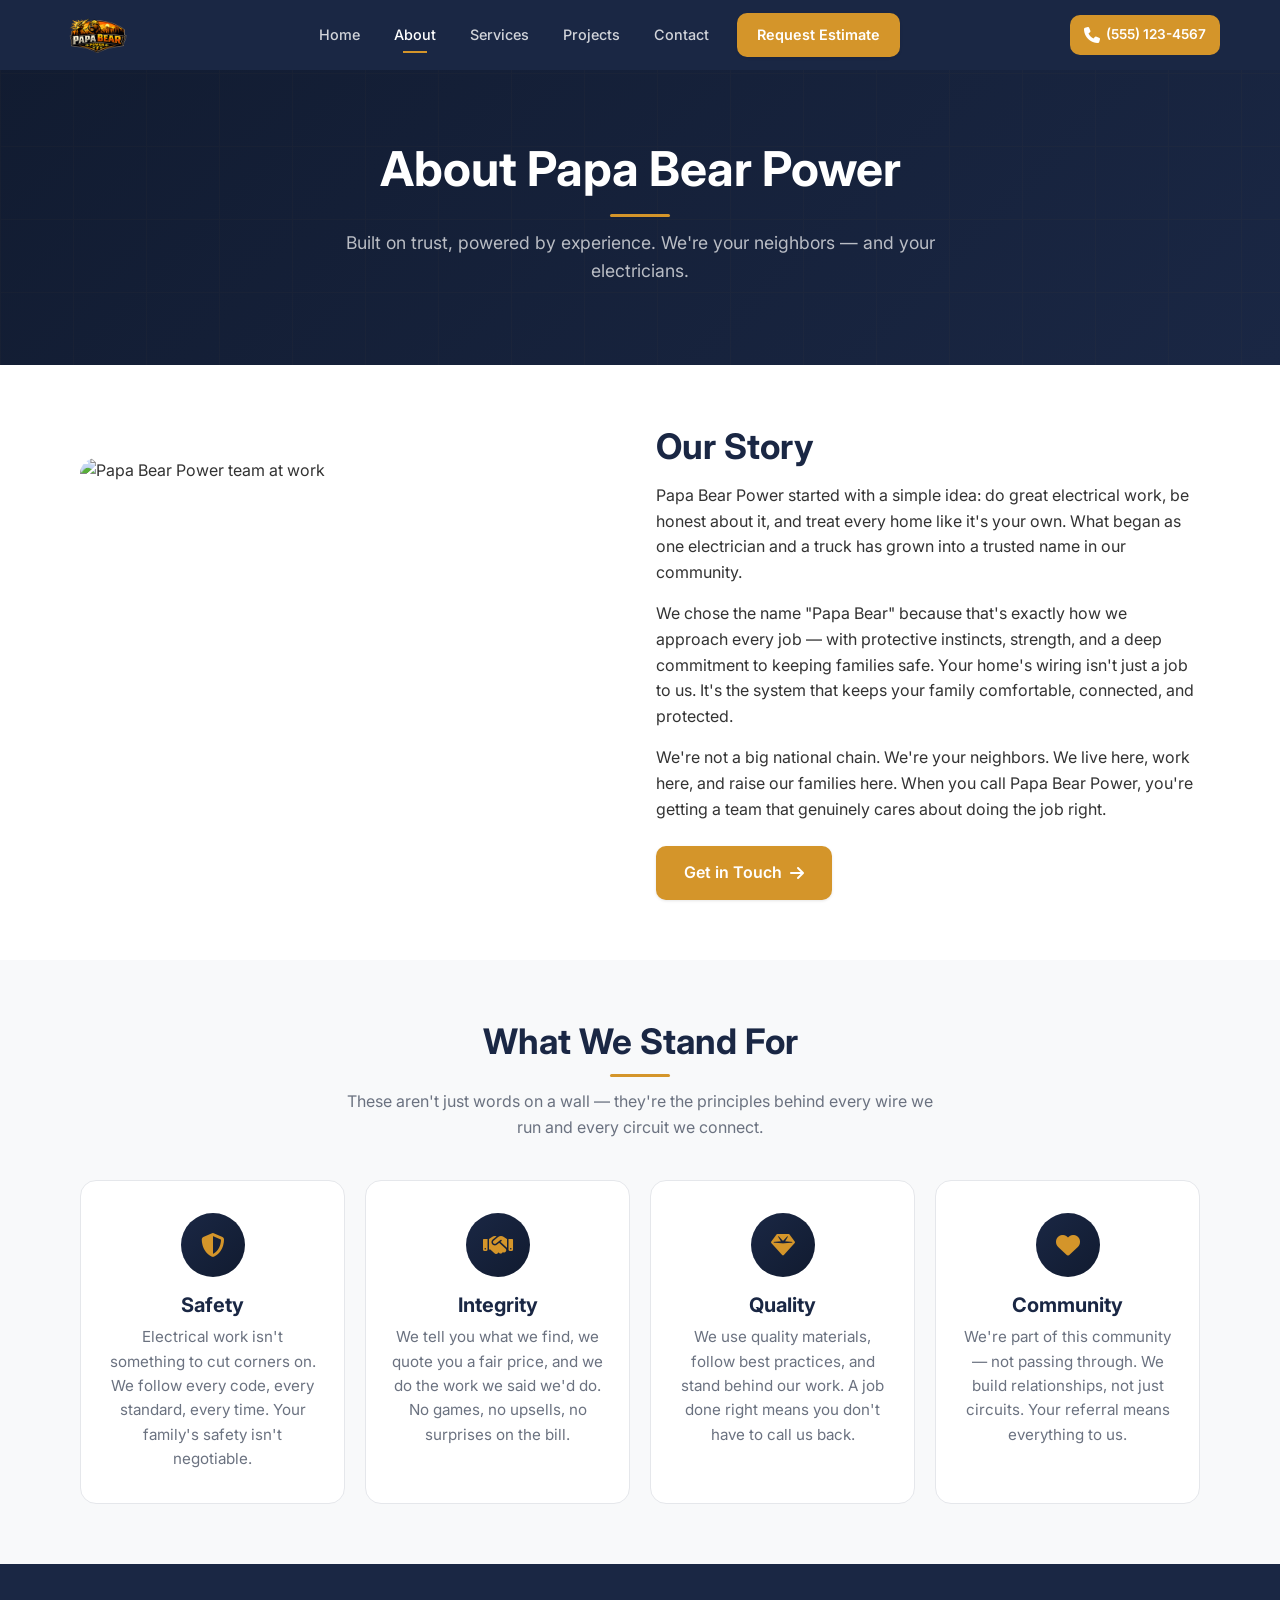
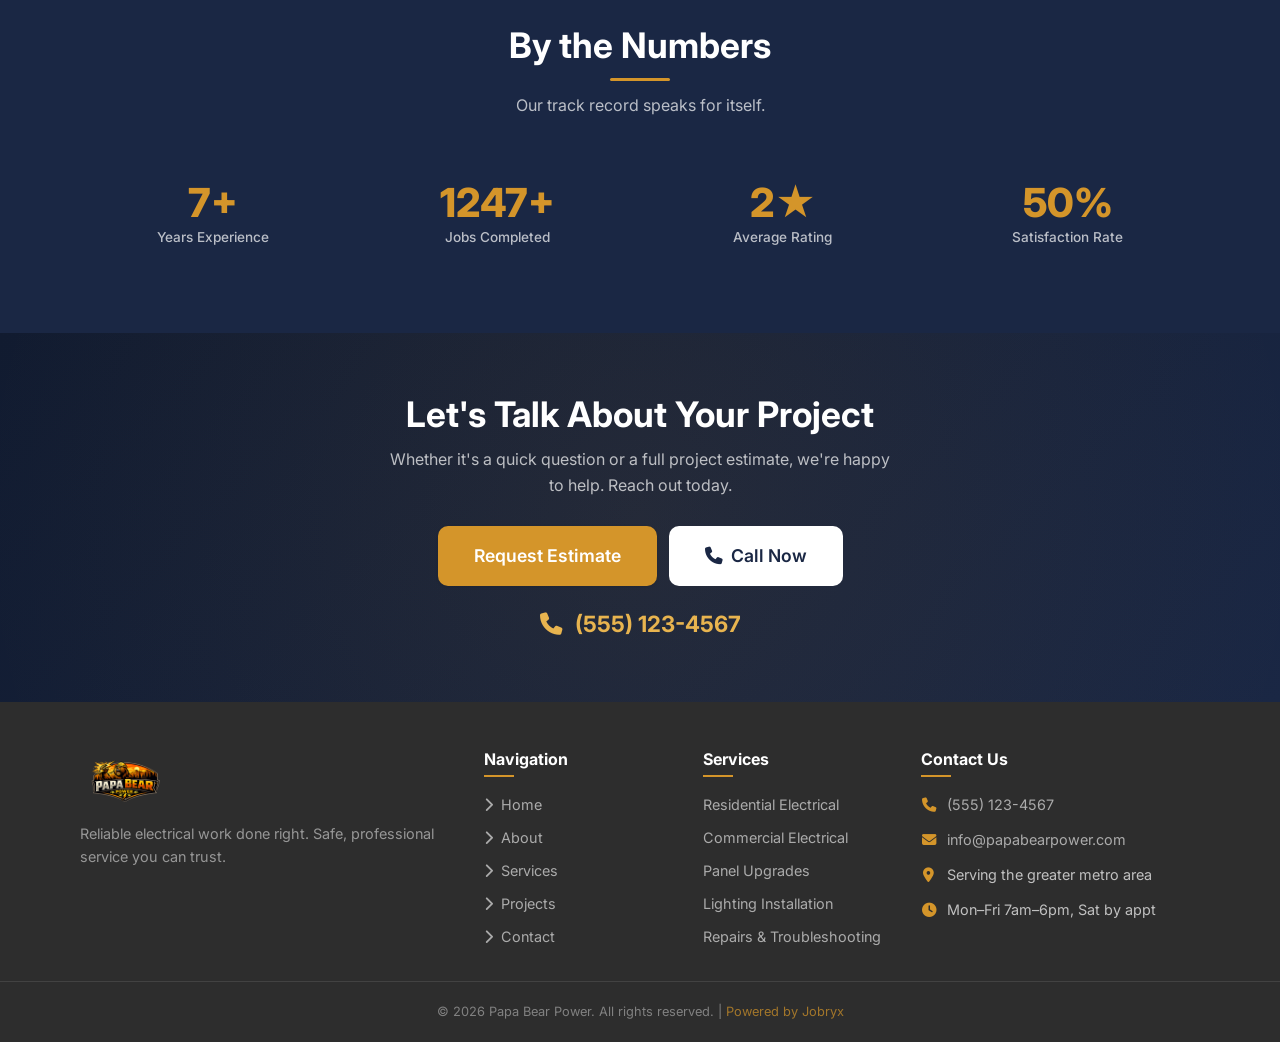
==== about.html @ c514dc02 "init" ====
<!DOCTYPE html>
<html lang="en">
<head>
  <meta charset="UTF-8">
  <meta name="viewport" content="width=device-width, initial-scale=1.0">
  <title>About Us — Papa Bear Power</title>
  <meta name="description" content="Learn about Papa Bear Power — a locally owned electrical services company built on trust, safety, and quality workmanship.">
  <link rel="icon" href="logo.png" type="image/png">
  <link rel="preconnect" href="https://fonts.googleapis.com">
  <link rel="preconnect" href="https://fonts.gstatic.com" crossorigin>
  <link href="https://fonts.googleapis.com/css2?family=Inter:wght@400;500;600;700;800&display=swap" rel="stylesheet">
  <link rel="stylesheet" href="https://cdnjs.cloudflare.com/ajax/libs/font-awesome/6.5.1/css/all.min.css">
  <link rel="stylesheet" href="css/styles.css">
</head>
<body>

  <!-- ===== HEADER ===== -->
  <header class="header">
    <div class="header__inner">
      <a href="index.html" class="header__logo">
        <img src="logo.png" alt="Papa Bear Power" width="160" height="80">
      </a>
      <nav class="nav-desktop">
        <a href="index.html" class="nav-desktop__link">Home</a>
        <a href="about.html" class="nav-desktop__link nav-desktop__link--active">About</a>
        <a href="services.html" class="nav-desktop__link">Services</a>
        <a href="projects.html" class="nav-desktop__link">Projects</a>
        <a href="contact.html" class="nav-desktop__link">Contact</a>
        <a href="contact.html" class="btn btn--primary btn--sm nav-desktop__cta">Request Estimate</a>
      </nav>
      <div class="header__actions">
        <a href="tel:+15551234567" class="header__call-btn">
          <i class="fas fa-phone"></i>
          <span>(555) 123-4567</span>
        </a>
        <button class="hamburger" aria-label="Toggle navigation">
          <span class="hamburger__line"></span>
          <span class="hamburger__line"></span>
          <span class="hamburger__line"></span>
        </button>
      </div>
    </div>
  </header>

  <nav class="nav-overlay">
    <div class="nav-overlay__links">
      <a href="index.html" class="nav-overlay__link">Home</a>
      <a href="about.html" class="nav-overlay__link">About</a>
      <a href="services.html" class="nav-overlay__link">Services</a>
      <a href="projects.html" class="nav-overlay__link">Projects</a>
      <a href="contact.html" class="nav-overlay__link">Contact</a>
    </div>
    <a href="contact.html" class="btn btn--primary nav-overlay__cta">Request Estimate</a>
  </nav>

  <!-- ===== PAGE HERO ===== -->
  <section class="page-hero">
    <div class="page-hero__content">
      <h1>About Papa Bear Power</h1>
      <p>Built on trust, powered by experience. We're your neighbors — and your electricians.</p>
    </div>
  </section>

  <!-- ===== OUR STORY ===== -->
  <section class="section">
    <div class="container">
      <div class="story-section">
        <div class="story-section__image animate-on-scroll animate-fade-left">
          <img src="https://picsum.photos/seed/electrician-work/800/600" alt="Papa Bear Power team at work" loading="lazy">
        </div>
        <div class="animate-on-scroll animate-fade-right">
          <h2>Our Story</h2>
          <p style="margin-top: 16px;">Papa Bear Power started with a simple idea: do great electrical work, be honest about it, and treat every home like it's your own. What began as one electrician and a truck has grown into a trusted name in our community.</p>
          <p>We chose the name "Papa Bear" because that's exactly how we approach every job — with protective instincts, strength, and a deep commitment to keeping families safe. Your home's wiring isn't just a job to us. It's the system that keeps your family comfortable, connected, and protected.</p>
          <p>We're not a big national chain. We're your neighbors. We live here, work here, and raise our families here. When you call Papa Bear Power, you're getting a team that genuinely cares about doing the job right.</p>
          <a href="contact.html" class="btn btn--primary" style="margin-top: 8px;">Get in Touch <i class="fas fa-arrow-right"></i></a>
        </div>
      </div>
    </div>
  </section>

  <!-- ===== OUR VALUES ===== -->
  <section class="section section--gray">
    <div class="container">
      <div class="section-header animate-on-scroll animate-fade-up">
        <h2>What We Stand For</h2>
        <p>These aren't just words on a wall — they're the principles behind every wire we run and every circuit we connect.</p>
      </div>
      <div class="values-grid stagger-children">
        <div class="value-card animate-on-scroll animate-fade-up">
          <div class="value-card__icon"><i class="fas fa-shield-halved"></i></div>
          <h3 class="value-card__title">Safety</h3>
          <p class="value-card__text">Electrical work isn't something to cut corners on. We follow every code, every standard, every time. Your family's safety isn't negotiable.</p>
        </div>
        <div class="value-card animate-on-scroll animate-fade-up">
          <div class="value-card__icon"><i class="fas fa-handshake"></i></div>
          <h3 class="value-card__title">Integrity</h3>
          <p class="value-card__text">We tell you what we find, we quote you a fair price, and we do the work we said we'd do. No games, no upsells, no surprises on the bill.</p>
        </div>
        <div class="value-card animate-on-scroll animate-fade-up">
          <div class="value-card__icon"><i class="fas fa-gem"></i></div>
          <h3 class="value-card__title">Quality</h3>
          <p class="value-card__text">We use quality materials, follow best practices, and stand behind our work. A job done right means you don't have to call us back.</p>
        </div>
        <div class="value-card animate-on-scroll animate-fade-up">
          <div class="value-card__icon"><i class="fas fa-heart"></i></div>
          <h3 class="value-card__title">Community</h3>
          <p class="value-card__text">We're part of this community — not passing through. We build relationships, not just circuits. Your referral means everything to us.</p>
        </div>
      </div>
    </div>
  </section>

  <!-- ===== EXPERIENCE / STATS ===== -->
  <section class="section section--dark">
    <div class="container">
      <div class="section-header animate-on-scroll animate-fade-up">
        <h2>By the Numbers</h2>
        <p>Our track record speaks for itself.</p>
      </div>
      <div class="stats-row animate-on-scroll animate-fade-up">
        <div class="stat-item">
          <div class="stat-item__number" data-count="15" data-suffix="+">0</div>
          <div class="stat-item__label">Years Experience</div>
        </div>
        <div class="stat-item">
          <div class="stat-item__number" data-count="2500" data-suffix="+">0</div>
          <div class="stat-item__label">Jobs Completed</div>
        </div>
        <div class="stat-item">
          <div class="stat-item__number" data-count="5" data-suffix="★">0</div>
          <div class="stat-item__label">Average Rating</div>
        </div>
        <div class="stat-item">
          <div class="stat-item__number" data-count="100" data-suffix="%">0</div>
          <div class="stat-item__label">Satisfaction Rate</div>
        </div>
      </div>
    </div>
  </section>

  <!-- ===== CTA SECTION ===== -->
  <section class="cta-section">
    <div class="cta-section__content">
      <h2 class="animate-on-scroll animate-fade-up">Let's Talk About Your Project</h2>
      <p class="animate-on-scroll animate-fade-up">Whether it's a quick question or a full project estimate, we're happy to help. Reach out today.</p>
      <div class="cta-section__buttons animate-on-scroll animate-fade-up">
        <a href="contact.html" class="btn btn--primary btn--lg btn--pulse">Request Estimate</a>
        <a href="tel:+15551234567" class="btn btn--white btn--lg"><i class="fas fa-phone"></i> Call Now</a>
      </div>
      <div class="cta-section__phone animate-on-scroll animate-fade-up">
        <a href="tel:+15551234567"><i class="fas fa-phone"></i> (555) 123-4567</a>
      </div>
    </div>
  </section>

  <!-- ===== FOOTER ===== -->
  <footer class="footer">
    <div class="container">
      <div class="footer__grid">
        <div class="footer__brand">
          <img src="logo.png" alt="Papa Bear Power" class="footer__logo" width="160" height="80">
          <p class="footer__tagline">Reliable electrical work done right. Safe, professional service you can trust.</p>
        </div>
        <div>
          <h4 class="footer__heading">Navigation</h4>
          <div class="footer__links">
            <a href="index.html" class="footer__link"><i class="fas fa-chevron-right"></i> Home</a>
            <a href="about.html" class="footer__link"><i class="fas fa-chevron-right"></i> About</a>
            <a href="services.html" class="footer__link"><i class="fas fa-chevron-right"></i> Services</a>
            <a href="projects.html" class="footer__link"><i class="fas fa-chevron-right"></i> Projects</a>
            <a href="contact.html" class="footer__link"><i class="fas fa-chevron-right"></i> Contact</a>
          </div>
        </div>
        <div>
          <h4 class="footer__heading">Services</h4>
          <div class="footer__links">
            <a href="services.html" class="footer__link">Residential Electrical</a>
            <a href="services.html" class="footer__link">Commercial Electrical</a>
            <a href="services.html" class="footer__link">Panel Upgrades</a>
            <a href="services.html" class="footer__link">Lighting Installation</a>
            <a href="services.html" class="footer__link">Repairs &amp; Troubleshooting</a>
          </div>
        </div>
        <div>
          <h4 class="footer__heading">Contact Us</h4>
          <div class="footer__contact-item">
            <i class="fas fa-phone"></i>
            <a href="tel:+15551234567">(555) 123-4567</a>
          </div>
          <div class="footer__contact-item">
            <i class="fas fa-envelope"></i>
            <a href="mailto:info@papabearpower.com">info@papabearpower.com</a>
          </div>
          <div class="footer__contact-item">
            <i class="fas fa-map-marker-alt"></i>
            <span>Serving the greater metro area</span>
          </div>
          <div class="footer__contact-item">
            <i class="fas fa-clock"></i>
            <span>Mon–Fri 7am–6pm, Sat by appt</span>
          </div>
        </div>
      </div>
    </div>
    <div class="footer__bottom">
      <div class="container">
        &copy; 2026 Papa Bear Power. All rights reserved. | <a href="#">Powered by Jobryx</a>
      </div>
    </div>
  </footer>

  <!-- ===== MOBILE CTA BAR ===== -->
  <div class="mobile-cta-bar">
    <a href="tel:+15551234567" class="mobile-cta-bar__btn">
      <i class="fas fa-phone"></i> Call Now
    </a>
    <a href="contact.html" class="mobile-cta-bar__btn">
      <i class="fas fa-file-lines"></i> Request Estimate
    </a>
  </div>

  <script src="js/main.js"></script>
</body>
</html>
---- css/styles.css ----
/* ============================================
   PAPA BEAR POWER — Main Stylesheet
   Mobile-first responsive design
   ============================================ */

/* --- CSS Custom Properties --- */
:root {
  --color-navy: #1a2744;
  --color-navy-dark: #111b30;
  --color-charcoal: #2d2d2d;
  --color-gold: #d4952a;
  --color-gold-light: #e8b44f;
  --color-gold-dark: #b87d1e;
  --color-electric-blue: #3b82f6;
  --color-light-bg: #f8f9fa;
  --color-white: #ffffff;
  --color-text: #333333;
  --color-text-light: #6b7280;
  --color-border: #e5e7eb;

  --font-heading: 'Inter', 'Segoe UI', system-ui, -apple-system, sans-serif;
  --font-body: 'Inter', 'Segoe UI', system-ui, -apple-system, sans-serif;

  --shadow-sm: 0 1px 3px rgba(0,0,0,0.1);
  --shadow-md: 0 4px 12px rgba(0,0,0,0.12);
  --shadow-lg: 0 8px 30px rgba(0,0,0,0.15);
  --shadow-glow: 0 0 20px rgba(212,149,42,0.4);

  --radius-sm: 6px;
  --radius-md: 10px;
  --radius-lg: 16px;
  --radius-xl: 24px;

  --transition-fast: 0.2s ease;
  --transition-base: 0.3s ease;
  --transition-slow: 0.5s ease;
  --transition-spring: 0.4s cubic-bezier(0.34, 1.56, 0.64, 1);
}

/* --- Reset & Base --- */
*,
*::before,
*::after {
  box-sizing: border-box;
  margin: 0;
  padding: 0;
}

html {
  scroll-behavior: smooth;
  -webkit-text-size-adjust: 100%;
}

body {
  font-family: var(--font-body);
  font-size: 16px;
  line-height: 1.6;
  color: var(--color-text);
  background: var(--color-white);
  overflow-x: hidden;
  -webkit-font-smoothing: antialiased;
}

img {
  max-width: 100%;
  height: auto;
  display: block;
}

a {
  color: var(--color-gold);
  text-decoration: none;
  transition: color var(--transition-fast);
}

a:hover {
  color: var(--color-gold-light);
}

h1, h2, h3, h4, h5, h6 {
  font-family: var(--font-heading);
  font-weight: 700;
  line-height: 1.2;
  color: var(--color-navy);
}

h1 { font-size: 2rem; }
h2 { font-size: 1.6rem; }
h3 { font-size: 1.25rem; }
h4 { font-size: 1.1rem; }

p { margin-bottom: 1rem; }

ul, ol { list-style: none; }

/* --- Utility Classes --- */
.container {
  width: 100%;
  max-width: 1200px;
  margin: 0 auto;
  padding: 0 20px;
}

.section {
  padding: 60px 0;
}

.section--dark {
  background: var(--color-navy);
  color: var(--color-white);
}

.section--dark h2,
.section--dark h3,
.section--dark h4 {
  color: var(--color-white);
}

.section--gray {
  background: var(--color-light-bg);
}

.section-header {
  text-align: center;
  margin-bottom: 40px;
}

.section-header h2 {
  margin-bottom: 12px;
  position: relative;
  display: inline-block;
}

.section-header h2::after {
  content: '';
  display: block;
  width: 60px;
  height: 3px;
  background: var(--color-gold);
  margin: 12px auto 0;
  border-radius: 2px;
}

.section-header p {
  color: var(--color-text-light);
  max-width: 600px;
  margin: 0 auto;
}

.section--dark .section-header p {
  color: rgba(255,255,255,0.7);
}

.text-center { text-align: center; }
.text-gold { color: var(--color-gold); }
.text-white { color: var(--color-white); }

/* --- Buttons --- */
.btn {
  display: inline-flex;
  align-items: center;
  justify-content: center;
  gap: 8px;
  padding: 14px 28px;
  font-size: 1rem;
  font-weight: 600;
  border: none;
  border-radius: var(--radius-md);
  cursor: pointer;
  transition: all var(--transition-base);
  text-decoration: none;
  min-height: 48px;
  position: relative;
  overflow: hidden;
}

.btn::before {
  content: '';
  position: absolute;
  top: 50%;
  left: 50%;
  width: 0;
  height: 0;
  background: rgba(255,255,255,0.15);
  border-radius: 50%;
  transform: translate(-50%, -50%);
  transition: width 0.6s, height 0.6s;
}

.btn:hover::before {
  width: 300px;
  height: 300px;
}

.btn--primary {
  background: var(--color-gold);
  color: var(--color-white);
  box-shadow: var(--shadow-sm);
}

.btn--primary:hover {
  background: var(--color-gold-dark);
  color: var(--color-white);
  box-shadow: var(--shadow-glow);
  transform: translateY(-2px);
}

.btn--outline {
  background: transparent;
  color: var(--color-gold);
  border: 2px solid var(--color-gold);
}

.btn--outline:hover {
  background: var(--color-gold);
  color: var(--color-white);
  transform: translateY(-2px);
}

.btn--dark {
  background: var(--color-navy);
  color: var(--color-white);
}

.btn--dark:hover {
  background: var(--color-navy-dark);
  color: var(--color-white);
  transform: translateY(-2px);
}

.btn--white {
  background: var(--color-white);
  color: var(--color-navy);
}

.btn--white:hover {
  background: var(--color-light-bg);
  color: var(--color-navy);
  transform: translateY(-2px);
}

.btn--sm {
  padding: 10px 20px;
  font-size: 0.9rem;
  min-height: 40px;
}

.btn--lg {
  padding: 16px 36px;
  font-size: 1.1rem;
}

/* Electric pulse animation for primary CTAs */
@keyframes electricPulse {
  0%, 100% { box-shadow: 0 0 5px rgba(212,149,42,0.3); }
  50% { box-shadow: 0 0 25px rgba(212,149,42,0.6), 0 0 50px rgba(212,149,42,0.2); }
}

.btn--pulse {
  animation: electricPulse 2s ease-in-out infinite;
}

.btn--pulse:hover {
  animation: none;
  box-shadow: var(--shadow-glow);
}

/* --- Header / Navigation --- */
.header {
  position: fixed;
  top: 0;
  left: 0;
  right: 0;
  z-index: 1000;
  background: var(--color-navy);
  transition: all var(--transition-base);
  padding: 0;
}

.header--scrolled {
  box-shadow: 0 2px 20px rgba(0,0,0,0.3);
}

.header--hidden {
  transform: translateY(-100%);
}

.header__inner {
  display: flex;
  align-items: center;
  justify-content: space-between;
  padding: 10px 20px;
  max-width: 1200px;
  margin: 0 auto;
}

.header__logo {
  display: flex;
  align-items: center;
  z-index: 1001;
}

.header__logo img {
  height: 50px;
  width: auto;
}

.header__actions {
  display: flex;
  align-items: center;
  gap: 10px;
  z-index: 1001;
}

.header__call-btn {
  display: inline-flex;
  align-items: center;
  gap: 6px;
  background: var(--color-gold);
  color: var(--color-white);
  padding: 8px 14px;
  border-radius: var(--radius-md);
  font-weight: 600;
  font-size: 0.85rem;
  min-height: 40px;
  text-decoration: none;
  transition: all var(--transition-fast);
}

.header__call-btn:hover {
  background: var(--color-gold-dark);
  color: var(--color-white);
}

.header__call-btn i {
  font-size: 1rem;
}

.header__call-btn span {
  display: none;
}

/* Hamburger */
.hamburger {
  display: flex;
  flex-direction: column;
  gap: 5px;
  background: none;
  border: none;
  cursor: pointer;
  padding: 8px;
  z-index: 1001;
  min-height: 48px;
  min-width: 48px;
  align-items: center;
  justify-content: center;
}

.hamburger__line {
  width: 24px;
  height: 2px;
  background: var(--color-white);
  transition: all var(--transition-base);
  border-radius: 2px;
}

.hamburger--active .hamburger__line:nth-child(1) {
  transform: rotate(45deg) translate(5px, 5px);
}

.hamburger--active .hamburger__line:nth-child(2) {
  opacity: 0;
  transform: scaleX(0);
}

.hamburger--active .hamburger__line:nth-child(3) {
  transform: rotate(-45deg) translate(5px, -5px);
}

/* Mobile Navigation Overlay */
.nav-overlay {
  position: fixed;
  top: 0;
  left: 0;
  right: 0;
  bottom: 0;
  background: var(--color-navy-dark);
  z-index: 999;
  display: flex;
  flex-direction: column;
  align-items: center;
  justify-content: center;
  opacity: 0;
  visibility: hidden;
  transition: all var(--transition-base);
}

.nav-overlay--active {
  opacity: 1;
  visibility: visible;
}

.nav-overlay__links {
  display: flex;
  flex-direction: column;
  align-items: center;
  gap: 8px;
}

.nav-overlay__link {
  color: var(--color-white);
  font-size: 1.5rem;
  font-weight: 600;
  padding: 12px 24px;
  transition: all var(--transition-base);
  position: relative;
  overflow: hidden;
  opacity: 0;
  transform: translateY(20px);
}

.nav-overlay--active .nav-overlay__link {
  opacity: 1;
  transform: translateY(0);
}

.nav-overlay--active .nav-overlay__link:nth-child(1) { transition-delay: 0.1s; }
.nav-overlay--active .nav-overlay__link:nth-child(2) { transition-delay: 0.15s; }
.nav-overlay--active .nav-overlay__link:nth-child(3) { transition-delay: 0.2s; }
.nav-overlay--active .nav-overlay__link:nth-child(4) { transition-delay: 0.25s; }
.nav-overlay--active .nav-overlay__link:nth-child(5) { transition-delay: 0.3s; }
.nav-overlay--active .nav-overlay__link:nth-child(6) { transition-delay: 0.35s; }

.nav-overlay__link:hover,
.nav-overlay__link--active {
  color: var(--color-gold);
}

.nav-overlay__link::after {
  content: '';
  position: absolute;
  bottom: 8px;
  left: 50%;
  width: 0;
  height: 2px;
  background: var(--color-gold);
  transition: all var(--transition-base);
  transform: translateX(-50%);
}

.nav-overlay__link:hover::after,
.nav-overlay__link--active::after {
  width: 40px;
}

.nav-overlay__cta {
  margin-top: 24px;
  opacity: 0;
  transform: translateY(20px);
}

.nav-overlay--active .nav-overlay__cta {
  opacity: 1;
  transform: translateY(0);
  transition-delay: 0.4s;
}

/* Desktop nav */
.nav-desktop {
  display: none;
}

/* --- Hero Section --- */
.hero {
  position: relative;
  min-height: 100svh;
  display: flex;
  align-items: center;
  justify-content: center;
  text-align: center;
  padding: 20px 20px 80px;
  background: linear-gradient(135deg, var(--color-navy-dark) 0%, var(--color-navy) 50%, #1e3a5f 100%);
  overflow: hidden;
}

.hero::before {
  content: '';
  position: absolute;
  top: 0;
  left: 0;
  right: 0;
  bottom: 0;
  background: url('data:image/svg+xml,<svg xmlns="http://www.w3.org/2000/svg" viewBox="0 0 100 100"><defs><pattern id="grid" width="20" height="20" patternUnits="userSpaceOnUse"><path d="M 20 0 L 0 0 0 20" fill="none" stroke="rgba(212,149,42,0.05)" stroke-width="0.5"/></pattern></defs><rect width="100" height="100" fill="url(%23grid)"/></svg>');
  opacity: 0.5;
}

/* Electric arc animation */
@keyframes electricArc {
  0%, 100% { opacity: 0; }
  5% { opacity: 1; }
  10% { opacity: 0; }
  15% { opacity: 0.8; }
  20% { opacity: 0; }
}

.hero__particles {
  position: absolute;
  top: 0;
  left: 0;
  right: 0;
  bottom: 0;
  overflow: hidden;
  pointer-events: none;
}

.hero__particle {
  position: absolute;
  width: 2px;
  height: 2px;
  background: var(--color-gold);
  border-radius: 50%;
  box-shadow: 0 0 6px var(--color-gold), 0 0 12px var(--color-gold-light);
}

@keyframes float-1 {
  0%, 100% { transform: translate(0, 0) scale(1); opacity: 0; }
  10% { opacity: 1; }
  90% { opacity: 1; }
  100% { transform: translate(100px, -200px) scale(0); opacity: 0; }
}

@keyframes float-2 {
  0%, 100% { transform: translate(0, 0) scale(1); opacity: 0; }
  10% { opacity: 0.8; }
  90% { opacity: 0.8; }
  100% { transform: translate(-80px, -250px) scale(0); opacity: 0; }
}

@keyframes float-3 {
  0%, 100% { transform: translate(0, 0) scale(1); opacity: 0; }
  10% { opacity: 0.6; }
  90% { opacity: 0.6; }
  100% { transform: translate(60px, -180px) scale(0); opacity: 0; }
}

.hero__particle:nth-child(1) { left: 10%; bottom: 20%; animation: float-1 4s ease-in-out infinite; }
.hero__particle:nth-child(2) { left: 25%; bottom: 10%; animation: float-2 5s ease-in-out infinite 0.5s; }
.hero__particle:nth-child(3) { left: 50%; bottom: 15%; animation: float-3 3.5s ease-in-out infinite 1s; }
.hero__particle:nth-child(4) { left: 70%; bottom: 25%; animation: float-1 4.5s ease-in-out infinite 1.5s; }
.hero__particle:nth-child(5) { left: 85%; bottom: 5%; animation: float-2 3s ease-in-out infinite 2s; }
.hero__particle:nth-child(6) { left: 40%; bottom: 30%; animation: float-3 5.5s ease-in-out infinite 0.8s; }
.hero__particle:nth-child(7) { right: 15%; bottom: 20%; animation: float-1 3.8s ease-in-out infinite 2.2s; }
.hero__particle:nth-child(8) { left: 60%; bottom: 8%; animation: float-2 4.2s ease-in-out infinite 1.2s; }

.hero__content {
  position: relative;
  z-index: 2;
  max-width: 700px;
  display: flex;
  flex-direction: column;
  align-items: center;
}

.hero__logo-wrap {
  position: relative;
  width: 90vw;
  max-width: 500px;
  aspect-ratio: 1;
  margin-bottom: -100px;
  z-index: 0;
  animation: fadeInDown 0.8s ease-out;
}

.hero__logo {
  width: 100%;
  height: 100%;
  object-fit: contain;
  filter: drop-shadow(0 0 40px rgba(212, 149, 42, 0.5)) drop-shadow(0 0 80px rgba(212, 149, 42, 0.2));
}

.hero__title {
  position: relative;
  z-index: 1;
  color: var(--color-white);
  font-size: 2rem;
  margin-bottom: 16px;
  animation: fadeInUp 0.8s ease-out 0.2s both;
}

.hero__title span {
  color: var(--color-gold);
  position: relative;
}

@keyframes sparkle {
  0%, 100% { text-shadow: none; }
  50% { text-shadow: 0 0 10px var(--color-gold), 0 0 20px var(--color-gold-light); }
}

.hero__title span {
  animation: sparkle 3s ease-in-out infinite;
}

.hero__subtitle {
  color: rgba(255,255,255,0.8);
  font-size: 1.1rem;
  margin-bottom: 32px;
  animation: fadeInUp 0.8s ease-out 0.4s both;
}

.hero__buttons {
  display: flex;
  flex-direction: column;
  gap: 12px;
  align-items: center;
  justify-content: center;
  width: 100%;
  animation: fadeInUp 0.8s ease-out 0.6s both;
}

.hero__phone {
  color: var(--color-gold-light);
  font-size: 1.3rem;
  font-weight: 700;
  margin-top: 20px;
  animation: fadeInUp 0.8s ease-out 0.8s both;
}

.hero__phone a {
  color: var(--color-gold-light);
}

.hero__phone a:hover {
  color: var(--color-gold);
}

.hero__phone i {
  margin-right: 8px;
}

/* Scroll indicator */
@keyframes bounceDown {
  0%, 100% { transform: translateY(0); }
  50% { transform: translateY(8px); }
}

.hero__scroll {
  position: absolute;
  bottom: 24px;
  left: 50%;
  transform: translateX(-50%);
  color: rgba(255,255,255,0.4);
  font-size: 1.5rem;
  animation: bounceDown 2s ease-in-out infinite;
  z-index: 2;
}

/* --- Page Hero (inner pages) --- */
.page-hero {
  background: linear-gradient(135deg, var(--color-navy-dark) 0%, var(--color-navy) 100%);
  padding: 120px 20px 60px;
  text-align: center;
  position: relative;
  overflow: hidden;
}

.page-hero::before {
  content: '';
  position: absolute;
  top: 0;
  left: 0;
  right: 0;
  bottom: 0;
  background: url('data:image/svg+xml,<svg xmlns="http://www.w3.org/2000/svg" viewBox="0 0 100 100"><defs><pattern id="grid" width="20" height="20" patternUnits="userSpaceOnUse"><path d="M 20 0 L 0 0 0 20" fill="none" stroke="rgba(212,149,42,0.05)" stroke-width="0.5"/></pattern></defs><rect width="100" height="100" fill="url(%23grid)"/></svg>');
  opacity: 0.5;
}

.page-hero__content {
  position: relative;
  z-index: 1;
}

.page-hero h1 {
  color: var(--color-white);
  font-size: 2rem;
  margin-bottom: 12px;
}

.page-hero p {
  color: rgba(255,255,255,0.7);
  font-size: 1.1rem;
  max-width: 600px;
  margin: 0 auto;
}

.page-hero h1::after {
  content: '';
  display: block;
  width: 60px;
  height: 3px;
  background: var(--color-gold);
  margin: 16px auto 0;
  border-radius: 2px;
}

/* --- Trust Indicators --- */
.trust-strip {
  padding: 30px 0;
  background: var(--color-light-bg);
  border-top: 3px solid var(--color-gold);
  overflow-x: auto;
  -webkit-overflow-scrolling: touch;
}

.trust-strip__inner {
  display: flex;
  gap: 24px;
  min-width: max-content;
  padding: 0 20px;
  justify-content: flex-start;
}

.trust-item {
  display: flex;
  align-items: center;
  gap: 10px;
  white-space: nowrap;
  padding: 8px 0;
}

.trust-item__icon {
  width: 40px;
  height: 40px;
  background: var(--color-navy);
  border-radius: 50%;
  display: flex;
  align-items: center;
  justify-content: center;
  color: var(--color-gold);
  font-size: 1rem;
  flex-shrink: 0;
}

.trust-item__text {
  font-weight: 600;
  font-size: 0.9rem;
  color: var(--color-navy);
}

.trust-item__text small {
  display: block;
  font-weight: 400;
  font-size: 0.75rem;
  color: var(--color-text-light);
}

/* --- Service Cards --- */
.services-grid {
  display: grid;
  grid-template-columns: 1fr;
  gap: 20px;
}

.service-card {
  background: var(--color-white);
  border-radius: var(--radius-lg);
  padding: 28px 24px;
  border: 1px solid var(--color-border);
  transition: all var(--transition-base);
  position: relative;
  overflow: hidden;
}

.service-card::before {
  content: '';
  position: absolute;
  top: 0;
  left: 0;
  right: 0;
  height: 3px;
  background: linear-gradient(90deg, var(--color-gold), var(--color-gold-light));
  transform: scaleX(0);
  transition: transform var(--transition-base);
  transform-origin: left;
}

.service-card:hover::before,
.service-card:active::before {
  transform: scaleX(1);
}

.service-card:hover,
.service-card:active {
  box-shadow: var(--shadow-md);
  transform: translateY(-4px);
  border-color: var(--color-gold);
}

.service-card__icon {
  width: 56px;
  height: 56px;
  background: linear-gradient(135deg, var(--color-navy), var(--color-navy-dark));
  border-radius: var(--radius-md);
  display: flex;
  align-items: center;
  justify-content: center;
  color: var(--color-gold);
  font-size: 1.4rem;
  margin-bottom: 16px;
  transition: all var(--transition-base);
}

.service-card:hover .service-card__icon {
  background: linear-gradient(135deg, var(--color-gold), var(--color-gold-dark));
  color: var(--color-white);
  transform: scale(1.1);
}

.service-card__title {
  font-size: 1.15rem;
  margin-bottom: 8px;
  color: var(--color-navy);
}

.service-card__text {
  color: var(--color-text-light);
  font-size: 0.95rem;
  margin-bottom: 16px;
  line-height: 1.5;
}

.service-card__link {
  display: inline-flex;
  align-items: center;
  gap: 6px;
  color: var(--color-gold);
  font-weight: 600;
  font-size: 0.9rem;
  transition: all var(--transition-fast);
}

.service-card__link:hover {
  gap: 10px;
  color: var(--color-gold-dark);
}

/* --- Project Gallery --- */
.gallery-grid {
  display: grid;
  grid-template-columns: repeat(2, 1fr);
  gap: 12px;
}

.gallery-item {
  position: relative;
  border-radius: var(--radius-md);
  overflow: hidden;
  cursor: pointer;
  aspect-ratio: 4/3;
}

.gallery-item img {
  width: 100%;
  height: 100%;
  object-fit: cover;
  transition: transform var(--transition-slow);
}

.gallery-item:hover img,
.gallery-item:active img {
  transform: scale(1.08);
}

.gallery-item__overlay {
  position: absolute;
  bottom: 0;
  left: 0;
  right: 0;
  padding: 16px 12px;
  background: linear-gradient(transparent, rgba(0,0,0,0.8));
  color: var(--color-white);
  transform: translateY(100%);
  transition: transform var(--transition-base);
}

.gallery-item:hover .gallery-item__overlay,
.gallery-item:active .gallery-item__overlay {
  transform: translateY(0);
}

.gallery-item__overlay h4 {
  color: var(--color-white);
  font-size: 0.9rem;
  margin-bottom: 2px;
}

.gallery-item__overlay p {
  font-size: 0.75rem;
  color: rgba(255,255,255,0.7);
  margin: 0;
}

/* Always show overlay on mobile (touch) */
@media (hover: none) {
  .gallery-item__overlay {
    transform: translateY(0);
  }
}

/* --- Lightbox --- */
.lightbox {
  position: fixed;
  top: 0;
  left: 0;
  right: 0;
  bottom: 0;
  background: rgba(0,0,0,0.95);
  z-index: 2000;
  display: flex;
  align-items: center;
  justify-content: center;
  opacity: 0;
  visibility: hidden;
  transition: all var(--transition-base);
}

.lightbox--active {
  opacity: 1;
  visibility: visible;
}

.lightbox__content {
  position: relative;
  max-width: 95vw;
  max-height: 85vh;
  transform: scale(0.9);
  transition: transform var(--transition-spring);
}

.lightbox--active .lightbox__content {
  transform: scale(1);
}

.lightbox__img {
  max-width: 100%;
  max-height: 80vh;
  border-radius: var(--radius-md);
  object-fit: contain;
}

.lightbox__caption {
  text-align: center;
  color: var(--color-white);
  padding: 12px 0;
  font-size: 0.95rem;
}

.lightbox__close {
  position: absolute;
  top: -40px;
  right: 0;
  background: none;
  border: none;
  color: var(--color-white);
  font-size: 2rem;
  cursor: pointer;
  padding: 8px;
  min-height: 48px;
  min-width: 48px;
  display: flex;
  align-items: center;
  justify-content: center;
}

.lightbox__nav {
  position: absolute;
  top: 50%;
  transform: translateY(-50%);
  background: rgba(255,255,255,0.1);
  border: none;
  color: var(--color-white);
  font-size: 1.5rem;
  cursor: pointer;
  padding: 12px;
  border-radius: 50%;
  min-height: 48px;
  min-width: 48px;
  display: flex;
  align-items: center;
  justify-content: center;
  transition: background var(--transition-fast);
}

.lightbox__nav:hover {
  background: rgba(255,255,255,0.2);
}

.lightbox__nav--prev {
  left: 8px;
}

.lightbox__nav--next {
  right: 8px;
}

/* --- Why Choose Us / Values --- */
.values-grid {
  display: grid;
  grid-template-columns: 1fr;
  gap: 20px;
}

.value-card {
  text-align: center;
  padding: 32px 24px;
  border-radius: var(--radius-lg);
  background: var(--color-white);
  border: 1px solid var(--color-border);
  transition: all var(--transition-base);
}

.value-card:hover {
  box-shadow: var(--shadow-md);
  transform: translateY(-4px);
}

.value-card__icon {
  width: 64px;
  height: 64px;
  background: linear-gradient(135deg, var(--color-navy), var(--color-navy-dark));
  border-radius: 50%;
  display: flex;
  align-items: center;
  justify-content: center;
  margin: 0 auto 16px;
  color: var(--color-gold);
  font-size: 1.5rem;
  transition: all var(--transition-base);
}

.value-card:hover .value-card__icon {
  background: linear-gradient(135deg, var(--color-gold), var(--color-gold-dark));
  color: var(--color-white);
  transform: scale(1.1) rotate(5deg);
}

.value-card__title {
  margin-bottom: 8px;
}

.value-card__text {
  color: var(--color-text-light);
  font-size: 0.95rem;
  margin: 0;
}

/* --- Testimonials --- */
.testimonials-carousel {
  position: relative;
  overflow: hidden;
  padding: 0 0 40px;
}

.testimonials-track {
  display: flex;
  transition: transform var(--transition-slow);
}

.testimonial-card {
  min-width: 100%;
  padding: 0 20px;
  flex-shrink: 0;
}

.testimonial-card__inner {
  background: var(--color-white);
  border-radius: var(--radius-lg);
  padding: 28px 24px;
  box-shadow: var(--shadow-sm);
  border: 1px solid var(--color-border);
  position: relative;
}

.testimonial-card__stars {
  color: var(--color-gold);
  font-size: 1rem;
  margin-bottom: 12px;
}

.testimonial-card__text {
  font-style: italic;
  color: var(--color-text);
  margin-bottom: 16px;
  line-height: 1.6;
  font-size: 0.95rem;
}

.testimonial-card__author {
  font-weight: 700;
  color: var(--color-navy);
  font-size: 0.9rem;
}

.testimonial-card__role {
  color: var(--color-text-light);
  font-size: 0.8rem;
}

.testimonials-dots {
  display: flex;
  justify-content: center;
  gap: 8px;
  margin-top: 20px;
}

.testimonials-dot {
  width: 10px;
  height: 10px;
  border-radius: 50%;
  background: var(--color-border);
  border: none;
  cursor: pointer;
  transition: all var(--transition-fast);
  padding: 0;
}

.testimonials-dot--active {
  background: var(--color-gold);
  transform: scale(1.3);
}

/* --- Stats / Counters --- */
.stats-row {
  display: grid;
  grid-template-columns: repeat(2, 1fr);
  gap: 20px;
  text-align: center;
}

.stat-item {
  padding: 24px 16px;
}

.stat-item__number {
  font-size: 2.5rem;
  font-weight: 800;
  color: var(--color-gold);
  line-height: 1;
  margin-bottom: 4px;
}

.stat-item__label {
  font-size: 0.85rem;
  color: rgba(255,255,255,0.7);
  font-weight: 500;
}

/* --- Contact Form --- */
.form-group {
  margin-bottom: 20px;
}

.form-group label {
  display: block;
  font-weight: 600;
  font-size: 0.9rem;
  margin-bottom: 6px;
  color: var(--color-navy);
}

.form-group label .required {
  color: #e53e3e;
}

.form-control {
  width: 100%;
  padding: 14px 16px;
  font-size: 16px; /* Prevents iOS zoom */
  font-family: var(--font-body);
  border: 2px solid var(--color-border);
  border-radius: var(--radius-md);
  background: var(--color-white);
  color: var(--color-text);
  transition: all var(--transition-fast);
  -webkit-appearance: none;
  appearance: none;
  min-height: 48px;
}

.form-control:focus {
  outline: none;
  border-color: var(--color-gold);
  box-shadow: 0 0 0 3px rgba(212,149,42,0.15);
}

.form-control::placeholder {
  color: #9ca3af;
}

textarea.form-control {
  resize: vertical;
  min-height: 120px;
}

select.form-control {
  background-image: url('data:image/svg+xml,<svg xmlns="http://www.w3.org/2000/svg" viewBox="0 0 24 24" fill="none" stroke="%236b7280" stroke-width="2" stroke-linecap="round" stroke-linejoin="round"><polyline points="6 9 12 15 18 9"></polyline></svg>');
  background-repeat: no-repeat;
  background-position: right 12px center;
  background-size: 18px;
  padding-right: 40px;
}

.radio-group {
  display: flex;
  flex-wrap: wrap;
  gap: 16px;
}

.radio-option {
  display: flex;
  align-items: center;
  gap: 8px;
  cursor: pointer;
  font-size: 0.95rem;
  padding: 8px 0;
  min-height: 48px;
}

.radio-option input[type="radio"] {
  width: 20px;
  height: 20px;
  accent-color: var(--color-gold);
}

/* Contact info panel */
.contact-info-panel {
  background: var(--color-navy);
  border-radius: var(--radius-lg);
  padding: 32px 24px;
  color: var(--color-white);
}

.contact-info-item {
  display: flex;
  align-items: flex-start;
  gap: 14px;
  margin-bottom: 24px;
}

.contact-info-item:last-child {
  margin-bottom: 0;
}

.contact-info-item__icon {
  width: 44px;
  height: 44px;
  background: rgba(212,149,42,0.15);
  border-radius: 50%;
  display: flex;
  align-items: center;
  justify-content: center;
  color: var(--color-gold);
  flex-shrink: 0;
  font-size: 1.1rem;
}

.contact-info-item__text h4 {
  color: var(--color-white);
  font-size: 0.95rem;
  margin-bottom: 2px;
}

.contact-info-item__text p {
  color: rgba(255,255,255,0.7);
  font-size: 0.9rem;
  margin: 0;
}

.contact-info-item__text a {
  color: var(--color-gold-light);
  font-size: 1.1rem;
  font-weight: 700;
}

/* Form success state */
.form-success {
  text-align: center;
  padding: 60px 20px;
  display: none;
}

.form-success--visible {
  display: block;
}

@keyframes checkmark {
  0% { transform: scale(0) rotate(-45deg); opacity: 0; }
  50% { transform: scale(1.2) rotate(-45deg); }
  100% { transform: scale(1) rotate(0deg); opacity: 1; }
}

.form-success__icon {
  width: 80px;
  height: 80px;
  background: linear-gradient(135deg, var(--color-gold), var(--color-gold-light));
  border-radius: 50%;
  display: flex;
  align-items: center;
  justify-content: center;
  margin: 0 auto 20px;
  color: var(--color-white);
  font-size: 2rem;
  animation: checkmark 0.6s var(--transition-spring) 0.2s both;
}

.form-success h3 {
  margin-bottom: 8px;
}

.form-success p {
  color: var(--color-text-light);
}

/* --- CTA Section --- */
.cta-section {
  background: linear-gradient(135deg, var(--color-navy-dark) 0%, var(--color-navy) 100%);
  padding: 60px 20px;
  text-align: center;
  position: relative;
  overflow: hidden;
}

.cta-section::before {
  content: '';
  position: absolute;
  top: -50%;
  left: -50%;
  width: 200%;
  height: 200%;
  background: radial-gradient(circle at center, rgba(212,149,42,0.08) 0%, transparent 50%);
  animation: rotateSlow 20s linear infinite;
}

@keyframes rotateSlow {
  from { transform: rotate(0deg); }
  to { transform: rotate(360deg); }
}

.cta-section__content {
  position: relative;
  z-index: 1;
}

.cta-section h2 {
  color: var(--color-white);
  margin-bottom: 12px;
}

.cta-section p {
  color: rgba(255,255,255,0.7);
  margin-bottom: 28px;
  max-width: 500px;
  margin-left: auto;
  margin-right: auto;
}

.cta-section__buttons {
  display: flex;
  flex-direction: column;
  gap: 12px;
  align-items: center;
}

.cta-section__phone {
  color: var(--color-gold-light);
  font-size: 1.4rem;
  font-weight: 700;
  margin-top: 20px;
}

.cta-section__phone a {
  color: var(--color-gold-light);
}

.cta-section__phone i {
  margin-right: 8px;
}

/* --- Footer --- */
.footer {
  background: var(--color-charcoal);
  color: rgba(255,255,255,0.7);
  padding: 48px 0 0;
}

.footer__grid {
  display: grid;
  grid-template-columns: 1fr;
  gap: 32px;
  margin-bottom: 32px;
}

.footer__brand {
  text-align: center;
}

.footer__logo {
  height: 60px;
  width: auto;
  margin: 0 auto 12px;
}

.footer__tagline {
  font-size: 0.9rem;
  color: rgba(255,255,255,0.5);
}

.footer__heading {
  color: var(--color-white);
  font-size: 1rem;
  margin-bottom: 16px;
  position: relative;
  padding-bottom: 8px;
}

.footer__heading::after {
  content: '';
  position: absolute;
  bottom: 0;
  left: 0;
  width: 30px;
  height: 2px;
  background: var(--color-gold);
}

.footer__brand .footer__heading::after {
  left: 50%;
  transform: translateX(-50%);
}

.footer__links {
  display: flex;
  flex-direction: column;
  gap: 10px;
}

.footer__link {
  color: rgba(255,255,255,0.6);
  font-size: 0.9rem;
  transition: all var(--transition-fast);
  display: flex;
  align-items: center;
  gap: 8px;
}

.footer__link:hover {
  color: var(--color-gold);
  transform: translateX(4px);
}

.footer__contact-item {
  display: flex;
  align-items: center;
  gap: 10px;
  margin-bottom: 12px;
  font-size: 0.9rem;
}

.footer__contact-item i {
  color: var(--color-gold);
  width: 16px;
  text-align: center;
}

.footer__contact-item a {
  color: rgba(255,255,255,0.6);
}

.footer__contact-item a:hover {
  color: var(--color-gold);
}

.footer__bottom {
  border-top: 1px solid rgba(255,255,255,0.1);
  padding: 20px 0;
  text-align: center;
  font-size: 0.8rem;
  color: rgba(255,255,255,0.4);
}

.footer__bottom a {
  color: var(--color-gold);
  opacity: 0.7;
}

/* --- Sticky Bottom CTA (Mobile) --- */
.mobile-cta-bar {
  position: fixed;
  bottom: 0;
  left: 0;
  right: 0;
  z-index: 998;
  background: var(--color-navy);
  display: flex;
  border-top: 2px solid var(--color-gold);
  box-shadow: 0 -4px 20px rgba(0,0,0,0.3);
}

.mobile-cta-bar__btn {
  flex: 1;
  display: flex;
  align-items: center;
  justify-content: center;
  gap: 8px;
  padding: 14px 16px;
  color: var(--color-white);
  font-weight: 600;
  font-size: 0.95rem;
  text-decoration: none;
  min-height: 56px;
  transition: background var(--transition-fast);
}

.mobile-cta-bar__btn:first-child {
  background: var(--color-gold);
  color: var(--color-white);
}

.mobile-cta-bar__btn:first-child:hover {
  background: var(--color-gold-dark);
  color: var(--color-white);
}

.mobile-cta-bar__btn:last-child:hover {
  background: rgba(255,255,255,0.05);
  color: var(--color-white);
}

/* Add bottom padding to body for mobile CTA bar */
body {
  padding-bottom: 56px;
}

/* --- About page story --- */
.story-section {
  display: grid;
  grid-template-columns: 1fr;
  gap: 32px;
  align-items: center;
}

.story-section__image {
  border-radius: var(--radius-lg);
  overflow: hidden;
  aspect-ratio: 4/3;
}

.story-section__image img {
  width: 100%;
  height: 100%;
  object-fit: cover;
}

/* --- Featured Work (Home) --- */
.featured-scroll {
  display: flex;
  gap: 16px;
  overflow-x: auto;
  -webkit-overflow-scrolling: touch;
  padding: 0 20px 16px;
  scroll-snap-type: x mandatory;
  scrollbar-width: none;
}

.featured-scroll::-webkit-scrollbar {
  display: none;
}

.featured-scroll .gallery-item {
  min-width: 280px;
  scroll-snap-align: start;
  flex-shrink: 0;
  border-radius: var(--radius-lg);
}

/* --- Scroll Animations --- */
.animate-on-scroll {
  opacity: 0;
  transition: all 0.7s cubic-bezier(0.16, 1, 0.3, 1);
}

.animate-on-scroll.visible {
  opacity: 1;
}

.animate-fade-up {
  transform: translateY(40px);
}

.animate-fade-up.visible {
  transform: translateY(0);
}

.animate-fade-left {
  transform: translateX(-40px);
}

.animate-fade-left.visible {
  transform: translateX(0);
}

.animate-fade-right {
  transform: translateX(40px);
}

.animate-fade-right.visible {
  transform: translateX(0);
}

.animate-scale {
  transform: scale(0.9);
}

.animate-scale.visible {
  transform: scale(1);
}

.animate-fade-down {
  transform: translateY(-40px);
}

.animate-fade-down.visible {
  transform: translateY(0);
}

/* Stagger delays for children */
.stagger-children > *:nth-child(1) { transition-delay: 0.05s; }
.stagger-children > *:nth-child(2) { transition-delay: 0.1s; }
.stagger-children > *:nth-child(3) { transition-delay: 0.15s; }
.stagger-children > *:nth-child(4) { transition-delay: 0.2s; }
.stagger-children > *:nth-child(5) { transition-delay: 0.25s; }
.stagger-children > *:nth-child(6) { transition-delay: 0.3s; }
.stagger-children > *:nth-child(7) { transition-delay: 0.35s; }
.stagger-children > *:nth-child(8) { transition-delay: 0.4s; }

/* --- Keyframe animations for hero --- */
@keyframes fadeInUp {
  from { opacity: 0; transform: translateY(30px); }
  to { opacity: 1; transform: translateY(0); }
}

@keyframes fadeInDown {
  from { opacity: 0; transform: translateY(-30px); }
  to { opacity: 1; transform: translateY(0); }
}

@keyframes fadeIn {
  from { opacity: 0; }
  to { opacity: 1; }
}

/* --- Reduced Motion --- */
@media (prefers-reduced-motion: reduce) {
  *, *::before, *::after {
    animation-duration: 0.01ms !important;
    animation-iteration-count: 1 !important;
    transition-duration: 0.01ms !important;
  }

  .animate-on-scroll {
    opacity: 1;
    transform: none;
  }

  html {
    scroll-behavior: auto;
  }
}

/* ============================================
   TABLET BREAKPOINT (768px+)
   ============================================ */
@media (min-width: 768px) {
  h1 { font-size: 2.5rem; }
  h2 { font-size: 2rem; }

  .hero__title { font-size: 2.8rem; }
  .hero__logo-wrap { width: 420px; height: 420px; margin-bottom: -100px; }
  .hero__buttons { flex-direction: row; justify-content: center; }

  .page-hero h1 { font-size: 2.5rem; }
  .page-hero { padding: 140px 20px 80px; }

  .trust-strip__inner {
    justify-content: center;
    flex-wrap: wrap;
    min-width: auto;
  }

  .services-grid {
    grid-template-columns: repeat(2, 1fr);
  }

  .gallery-grid {
    grid-template-columns: repeat(3, 1fr);
    gap: 16px;
  }

  .values-grid {
    grid-template-columns: repeat(2, 1fr);
  }

  .stats-row {
    grid-template-columns: repeat(4, 1fr);
  }

  .story-section {
    grid-template-columns: 1fr 1fr;
  }

  .footer__grid {
    grid-template-columns: repeat(2, 1fr);
    text-align: left;
  }

  .footer__brand {
    text-align: left;
  }

  .footer__brand .footer__heading::after {
    left: 0;
    transform: none;
  }

  .footer__logo {
    margin: 0 0 12px;
  }

  .testimonial-card {
    min-width: 50%;
  }

  .cta-section__buttons {
    flex-direction: row;
    justify-content: center;
  }

  .header__call-btn span {
    display: inline;
  }

  .contact-layout {
    display: grid;
    grid-template-columns: 1fr 1fr;
    gap: 32px;
    align-items: start;
  }
}

/* ============================================
   DESKTOP BREAKPOINT (1024px+)
   ============================================ */
@media (min-width: 1024px) {
  h1 { font-size: 3rem; }
  h2 { font-size: 2.2rem; }

  .hero__title { font-size: 3.2rem; }
  .hero__logo-wrap { width: 500px; height: 500px; margin-bottom: -130px; }

  .page-hero h1 { font-size: 3rem; }

  /* Show desktop nav, hide hamburger */
  .hamburger { display: none; }
  .nav-overlay { display: none; }

  .nav-desktop {
    display: flex;
    align-items: center;
    gap: 6px;
  }

  .nav-desktop__link {
    color: rgba(255,255,255,0.8);
    font-size: 0.9rem;
    font-weight: 500;
    padding: 8px 14px;
    border-radius: var(--radius-sm);
    transition: all var(--transition-fast);
    position: relative;
  }

  .nav-desktop__link:hover,
  .nav-desktop__link--active {
    color: var(--color-white);
  }

  .nav-desktop__link::after {
    content: '';
    position: absolute;
    bottom: 2px;
    left: 50%;
    width: 0;
    height: 2px;
    background: var(--color-gold);
    transition: all var(--transition-base);
    transform: translateX(-50%);
  }

  .nav-desktop__link:hover::after,
  .nav-desktop__link--active::after {
    width: 24px;
  }

  .nav-desktop__cta {
    margin-left: 8px;
  }

  .services-grid {
    grid-template-columns: repeat(3, 1fr);
  }

  .gallery-grid {
    grid-template-columns: repeat(4, 1fr);
  }

  .values-grid {
    grid-template-columns: repeat(4, 1fr);
  }

  .footer__grid {
    grid-template-columns: 2fr 1fr 1fr 1.5fr;
  }

  .testimonial-card {
    min-width: 33.333%;
  }

  /* Hide mobile CTA bar on desktop */
  .mobile-cta-bar {
    display: none;
  }

  body {
    padding-bottom: 0;
  }

  .contact-layout {
    grid-template-columns: 3fr 2fr;
    gap: 48px;
  }
}

/* ============================================
   LARGE DESKTOP (1280px+)
   ============================================ */
@media (min-width: 1280px) {
  .container {
    padding: 0 40px;
  }

  .hero__title { font-size: 3.5rem; }
  .hero__logo-wrap { width: 560px; height: 560px; margin-bottom: -150px; }
}
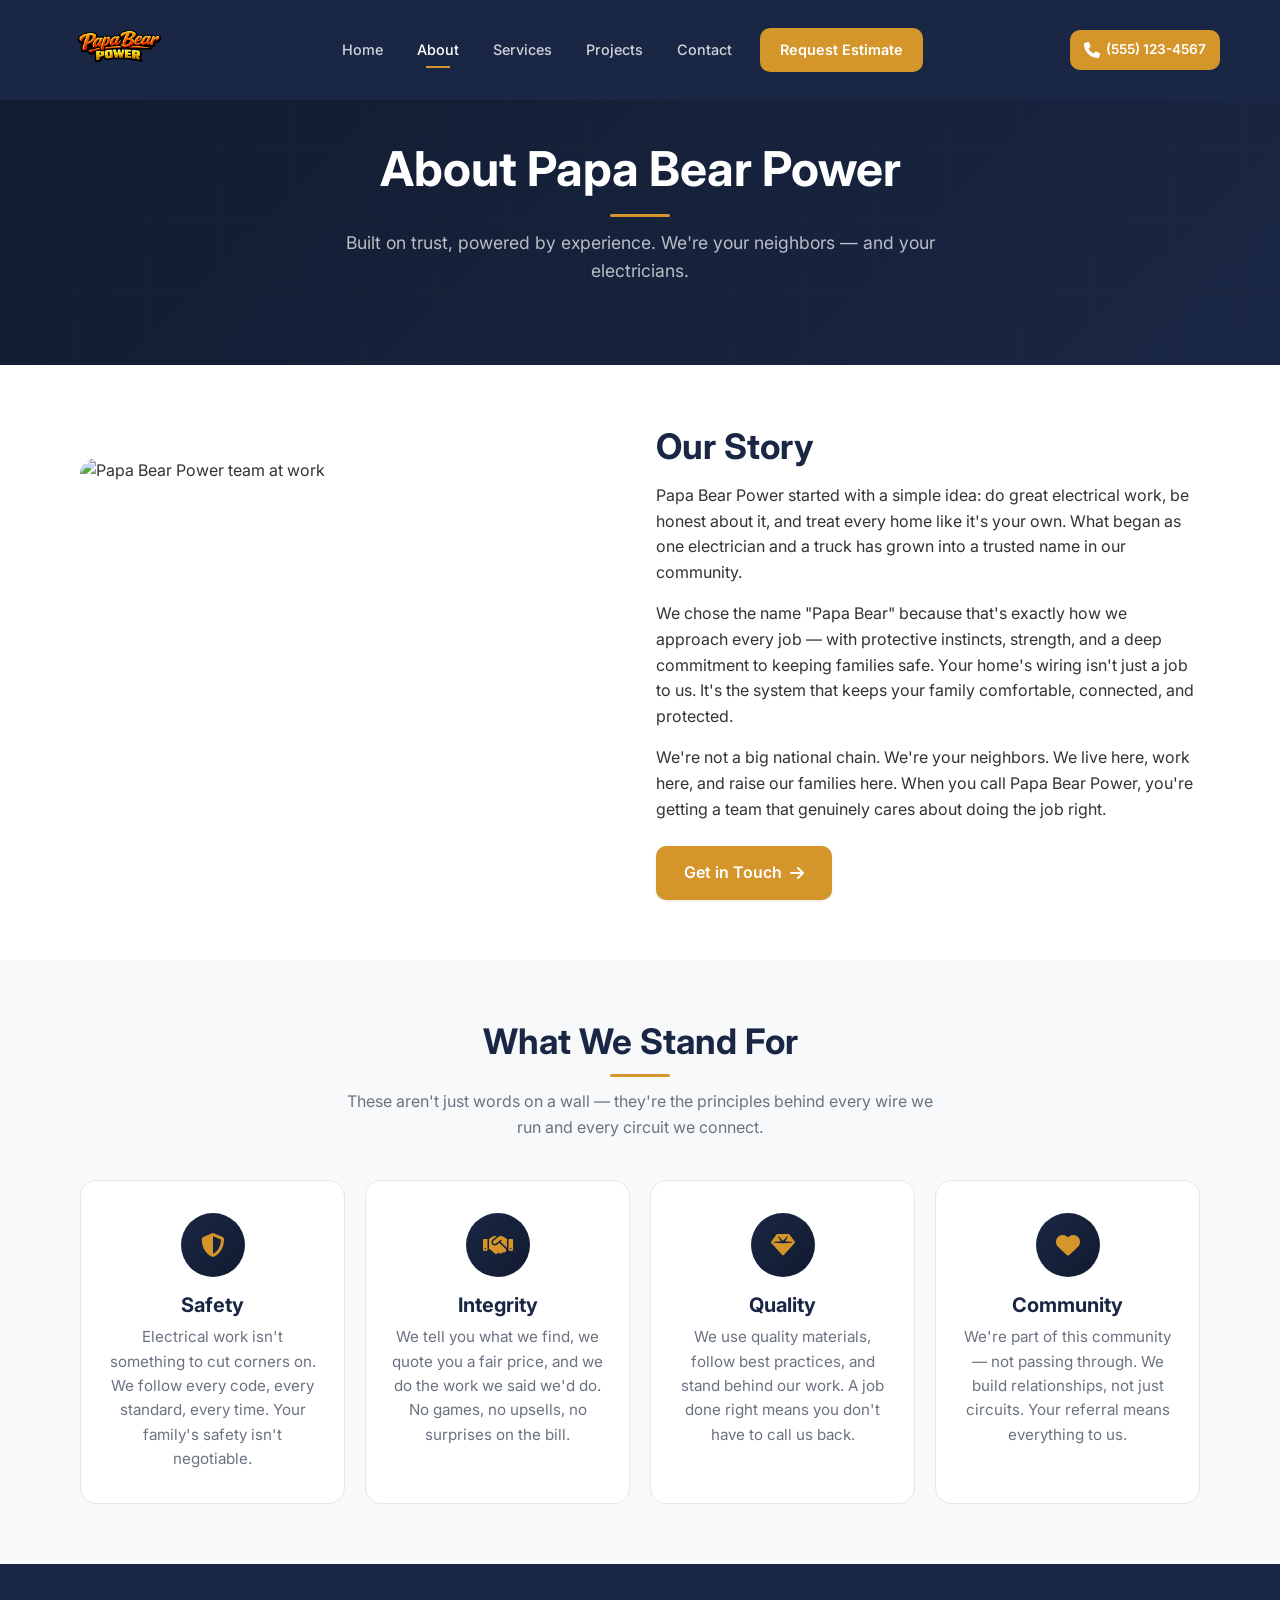
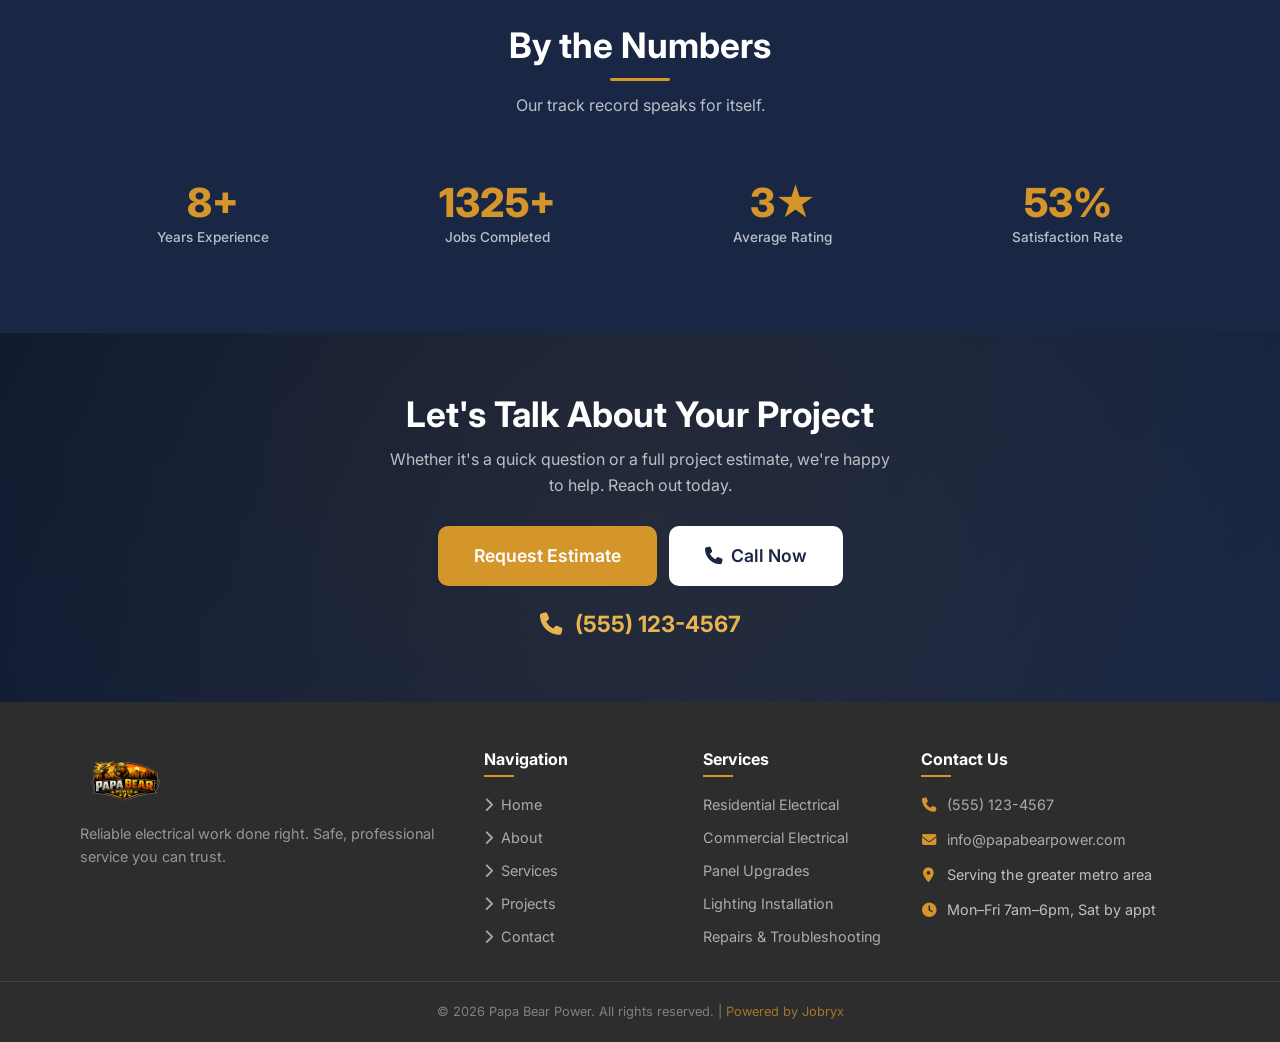
==== commit e76af37d: "tweak" ====
--- a/about.html
+++ b/about.html
@@ -18,7 +18,7 @@
   <header class="header">
     <div class="header__inner">
       <a href="index.html" class="header__logo">
-        <img src="logo.png" alt="Papa Bear Power" width="160" height="80">
+        <img src="logo2.png" alt="Papa Bear Power">
       </a>
       <nav class="nav-desktop">
         <a href="index.html" class="nav-desktop__link">Home</a>
--- a/css/styles.css
+++ b/css/styles.css
@@ -301,7 +301,7 @@
 }
 
 .header__logo img {
-  height: 50px;
+  height: 80px;
   width: auto;
 }
 
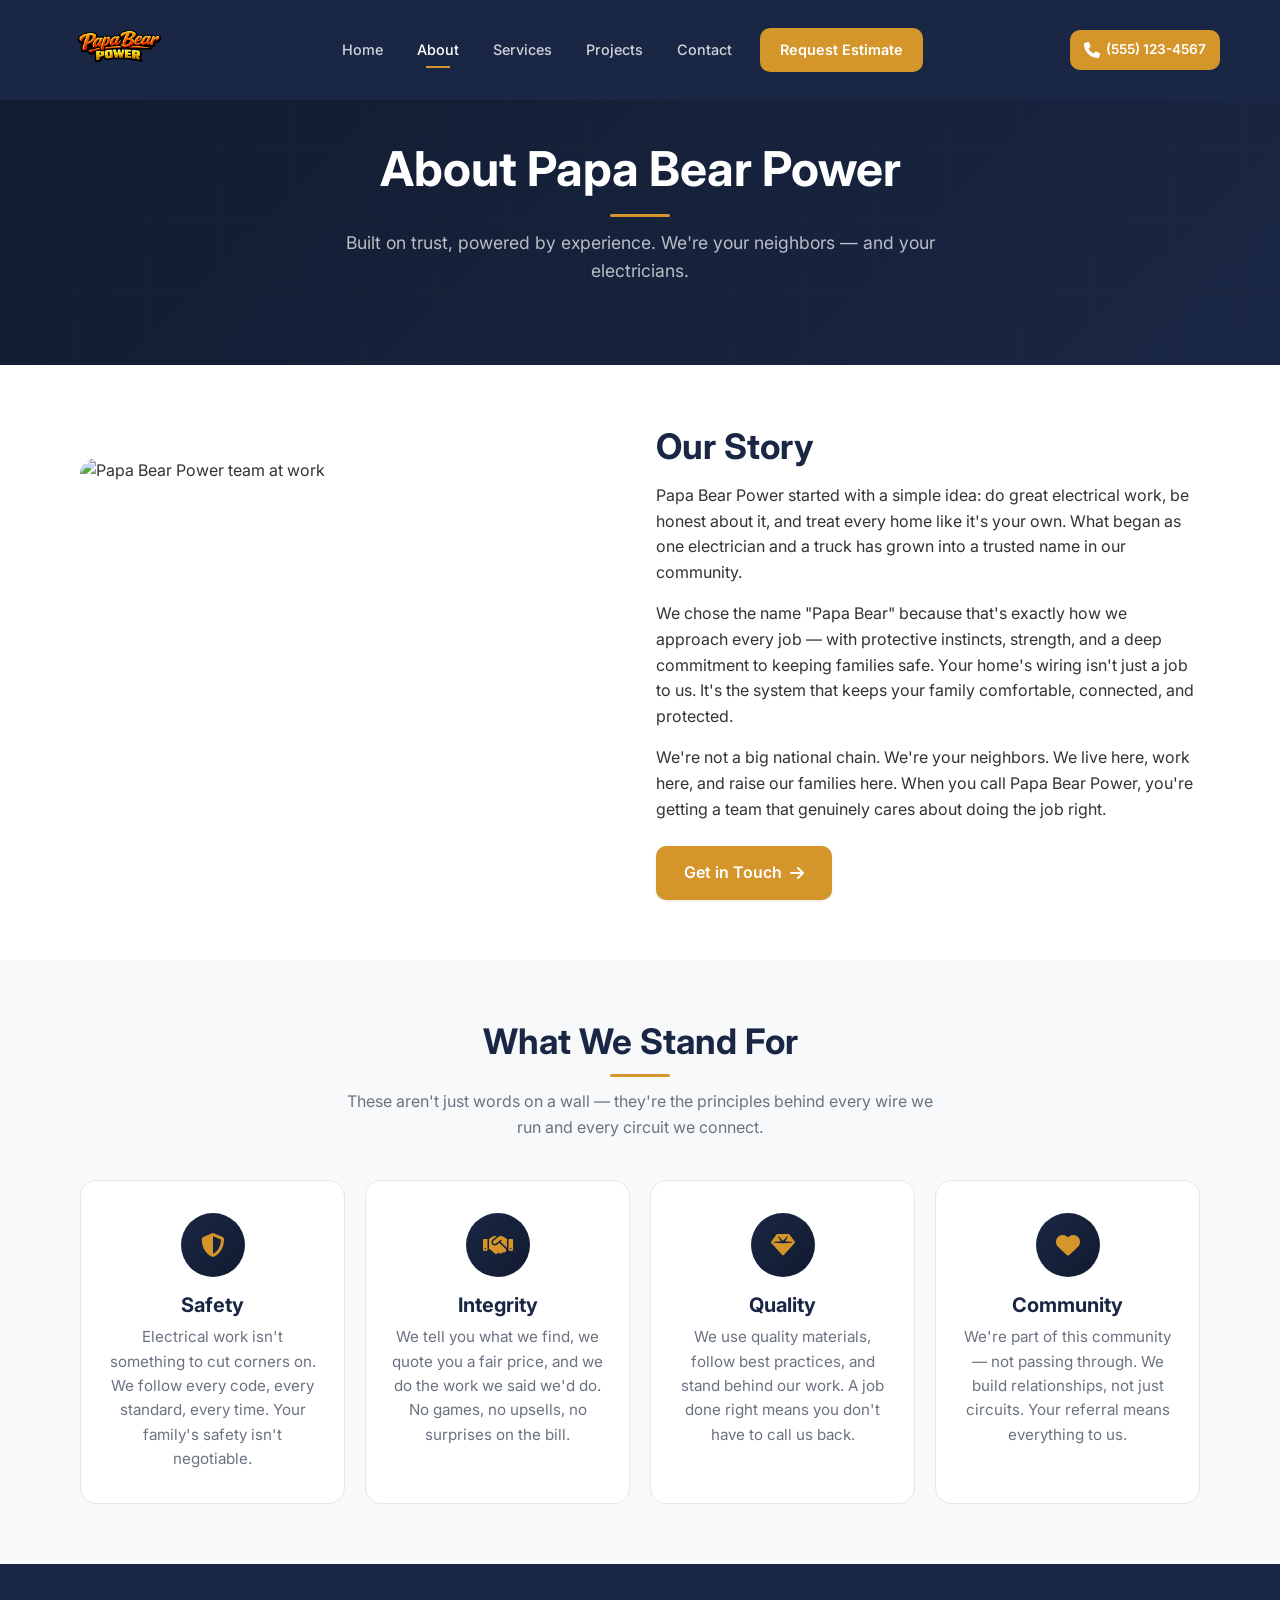
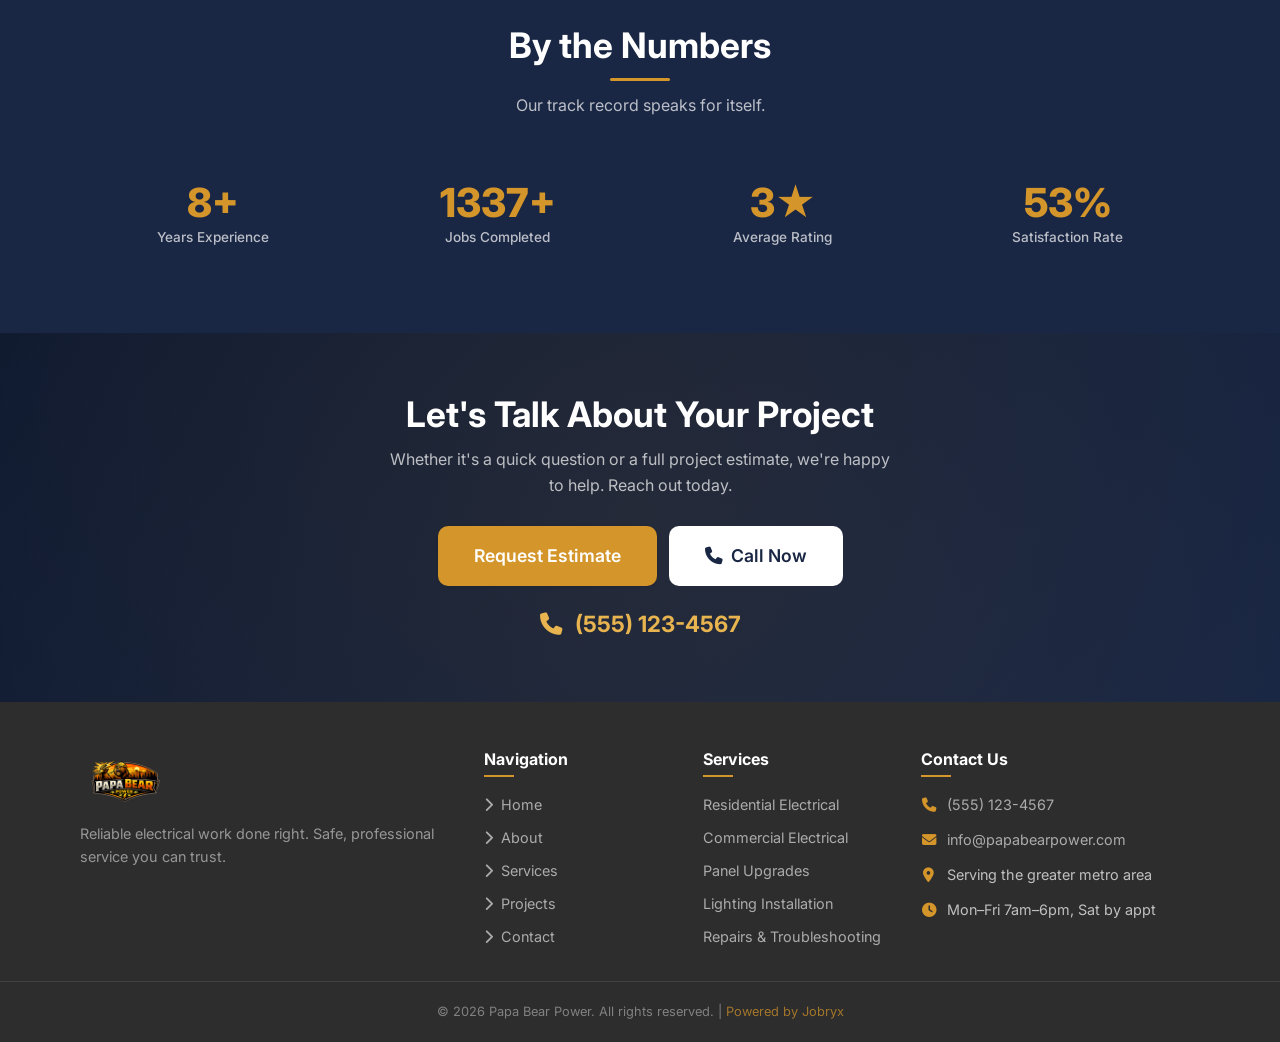
==== commit 5e7a1380: "tweaks" ====
--- a/about.html
+++ b/about.html
@@ -26,7 +26,7 @@
         <a href="services.html" class="nav-desktop__link">Services</a>
         <a href="projects.html" class="nav-desktop__link">Projects</a>
         <a href="contact.html" class="nav-desktop__link">Contact</a>
-        <a href="contact.html" class="btn btn--primary btn--sm nav-desktop__cta">Request Estimate</a>
+        <a href="estimate.html" class="btn btn--primary btn--sm nav-desktop__cta">Request Estimate</a>
       </nav>
       <div class="header__actions">
         <a href="tel:+15551234567" class="header__call-btn">
@@ -50,7 +50,7 @@
       <a href="projects.html" class="nav-overlay__link">Projects</a>
       <a href="contact.html" class="nav-overlay__link">Contact</a>
     </div>
-    <a href="contact.html" class="btn btn--primary nav-overlay__cta">Request Estimate</a>
+    <a href="estimate.html" class="btn btn--primary nav-overlay__cta">Request Estimate</a>
   </nav>
 
   <!-- ===== PAGE HERO ===== -->
@@ -145,7 +145,7 @@
       <h2 class="animate-on-scroll animate-fade-up">Let's Talk About Your Project</h2>
       <p class="animate-on-scroll animate-fade-up">Whether it's a quick question or a full project estimate, we're happy to help. Reach out today.</p>
       <div class="cta-section__buttons animate-on-scroll animate-fade-up">
-        <a href="contact.html" class="btn btn--primary btn--lg btn--pulse">Request Estimate</a>
+        <a href="estimate.html" class="btn btn--primary btn--lg btn--pulse">Request Estimate</a>
         <a href="tel:+15551234567" class="btn btn--white btn--lg"><i class="fas fa-phone"></i> Call Now</a>
       </div>
       <div class="cta-section__phone animate-on-scroll animate-fade-up">
@@ -215,7 +215,7 @@
     <a href="tel:+15551234567" class="mobile-cta-bar__btn">
       <i class="fas fa-phone"></i> Call Now
     </a>
-    <a href="contact.html" class="mobile-cta-bar__btn">
+    <a href="estimate.html" class="mobile-cta-bar__btn">
       <i class="fas fa-file-lines"></i> Request Estimate
     </a>
   </div>
--- a/css/styles.css
+++ b/css/styles.css
@@ -907,100 +907,26 @@
   }
 }
 
-/* --- Lightbox --- */
-.lightbox {
-  position: fixed;
-  top: 0;
-  left: 0;
-  right: 0;
-  bottom: 0;
-  background: rgba(0,0,0,0.95);
-  z-index: 2000;
-  display: flex;
-  align-items: center;
-  justify-content: center;
-  opacity: 0;
-  visibility: hidden;
-  transition: all var(--transition-base);
-}
-
-.lightbox--active {
-  opacity: 1;
-  visibility: visible;
-}
-
-.lightbox__content {
-  position: relative;
-  max-width: 95vw;
-  max-height: 85vh;
-  transform: scale(0.9);
-  transition: transform var(--transition-spring);
-}
-
-.lightbox--active .lightbox__content {
-  transform: scale(1);
-}
-
-.lightbox__img {
-  max-width: 100%;
-  max-height: 80vh;
-  border-radius: var(--radius-md);
-  object-fit: contain;
-}
-
-.lightbox__caption {
-  text-align: center;
-  color: var(--color-white);
-  padding: 12px 0;
-  font-size: 0.95rem;
-}
-
-.lightbox__close {
-  position: absolute;
-  top: -40px;
-  right: 0;
-  background: none;
-  border: none;
-  color: var(--color-white);
-  font-size: 2rem;
-  cursor: pointer;
-  padding: 8px;
-  min-height: 48px;
-  min-width: 48px;
-  display: flex;
-  align-items: center;
-  justify-content: center;
-}
-
-.lightbox__nav {
-  position: absolute;
-  top: 50%;
-  transform: translateY(-50%);
-  background: rgba(255,255,255,0.1);
-  border: none;
-  color: var(--color-white);
-  font-size: 1.5rem;
-  cursor: pointer;
-  padding: 12px;
-  border-radius: 50%;
-  min-height: 48px;
-  min-width: 48px;
-  display: flex;
-  align-items: center;
-  justify-content: center;
-  transition: background var(--transition-fast);
-}
-
-.lightbox__nav:hover {
-  background: rgba(255,255,255,0.2);
-}
-
-.lightbox__nav--prev {
-  left: 8px;
-}
-
-.lightbox__nav--next {
-  right: 8px;
+/* --- GLightbox Caption Overrides --- */
+.gslide-description {
+  background: linear-gradient(135deg, var(--color-navy-dark), var(--color-navy)) !important;
+  padding: 20px 24px !important;
+  border-radius: 0 0 var(--radius-md) var(--radius-md);
+}
+
+.gslide-title {
+  font-family: 'Inter', sans-serif !important;
+  font-size: 1.15rem !important;
+  font-weight: 700 !important;
+  color: var(--color-white) !important;
+  margin-bottom: 4px !important;
+}
+
+.gslide-desc {
+  font-family: 'Inter', sans-serif !important;
+  font-size: 0.9rem !important;
+  color: var(--color-gold-light) !important;
+  line-height: 1.5 !important;
 }
 
 /* --- Why Choose Us / Values --- */
@@ -1055,21 +981,20 @@
 }
 
 /* --- Testimonials --- */
-.testimonials-carousel {
-  position: relative;
-  overflow: hidden;
-  padding: 0 0 40px;
-}
-
-.testimonials-track {
-  display: flex;
-  transition: transform var(--transition-slow);
-}
-
-.testimonial-card {
-  min-width: 100%;
-  padding: 0 20px;
-  flex-shrink: 0;
+.testimonials-swiper {
+  padding-bottom: 48px;
+}
+
+.testimonials-swiper .swiper-pagination-bullet {
+  background: var(--color-border);
+  opacity: 1;
+  width: 10px;
+  height: 10px;
+}
+
+.testimonials-swiper .swiper-pagination-bullet-active {
+  background: var(--color-gold);
+  transform: scale(1.3);
 }
 
 .testimonial-card__inner {
@@ -1079,6 +1004,7 @@
   box-shadow: var(--shadow-sm);
   border: 1px solid var(--color-border);
   position: relative;
+  height: 100%;
 }
 
 .testimonial-card__stars {
@@ -1104,29 +1030,6 @@
 .testimonial-card__role {
   color: var(--color-text-light);
   font-size: 0.8rem;
-}
-
-.testimonials-dots {
-  display: flex;
-  justify-content: center;
-  gap: 8px;
-  margin-top: 20px;
-}
-
-.testimonials-dot {
-  width: 10px;
-  height: 10px;
-  border-radius: 50%;
-  background: var(--color-border);
-  border: none;
-  cursor: pointer;
-  transition: all var(--transition-fast);
-  padding: 0;
-}
-
-.testimonials-dot--active {
-  background: var(--color-gold);
-  transform: scale(1.3);
 }
 
 /* --- Stats / Counters --- */
@@ -1736,10 +1639,6 @@
     margin: 0 0 12px;
   }
 
-  .testimonial-card {
-    min-width: 50%;
-  }
-
   .cta-section__buttons {
     flex-direction: row;
     justify-content: center;
@@ -1831,10 +1730,6 @@
     grid-template-columns: 2fr 1fr 1fr 1.5fr;
   }
 
-  .testimonial-card {
-    min-width: 33.333%;
-  }
-
   /* Hide mobile CTA bar on desktop */
   .mobile-cta-bar {
     display: none;
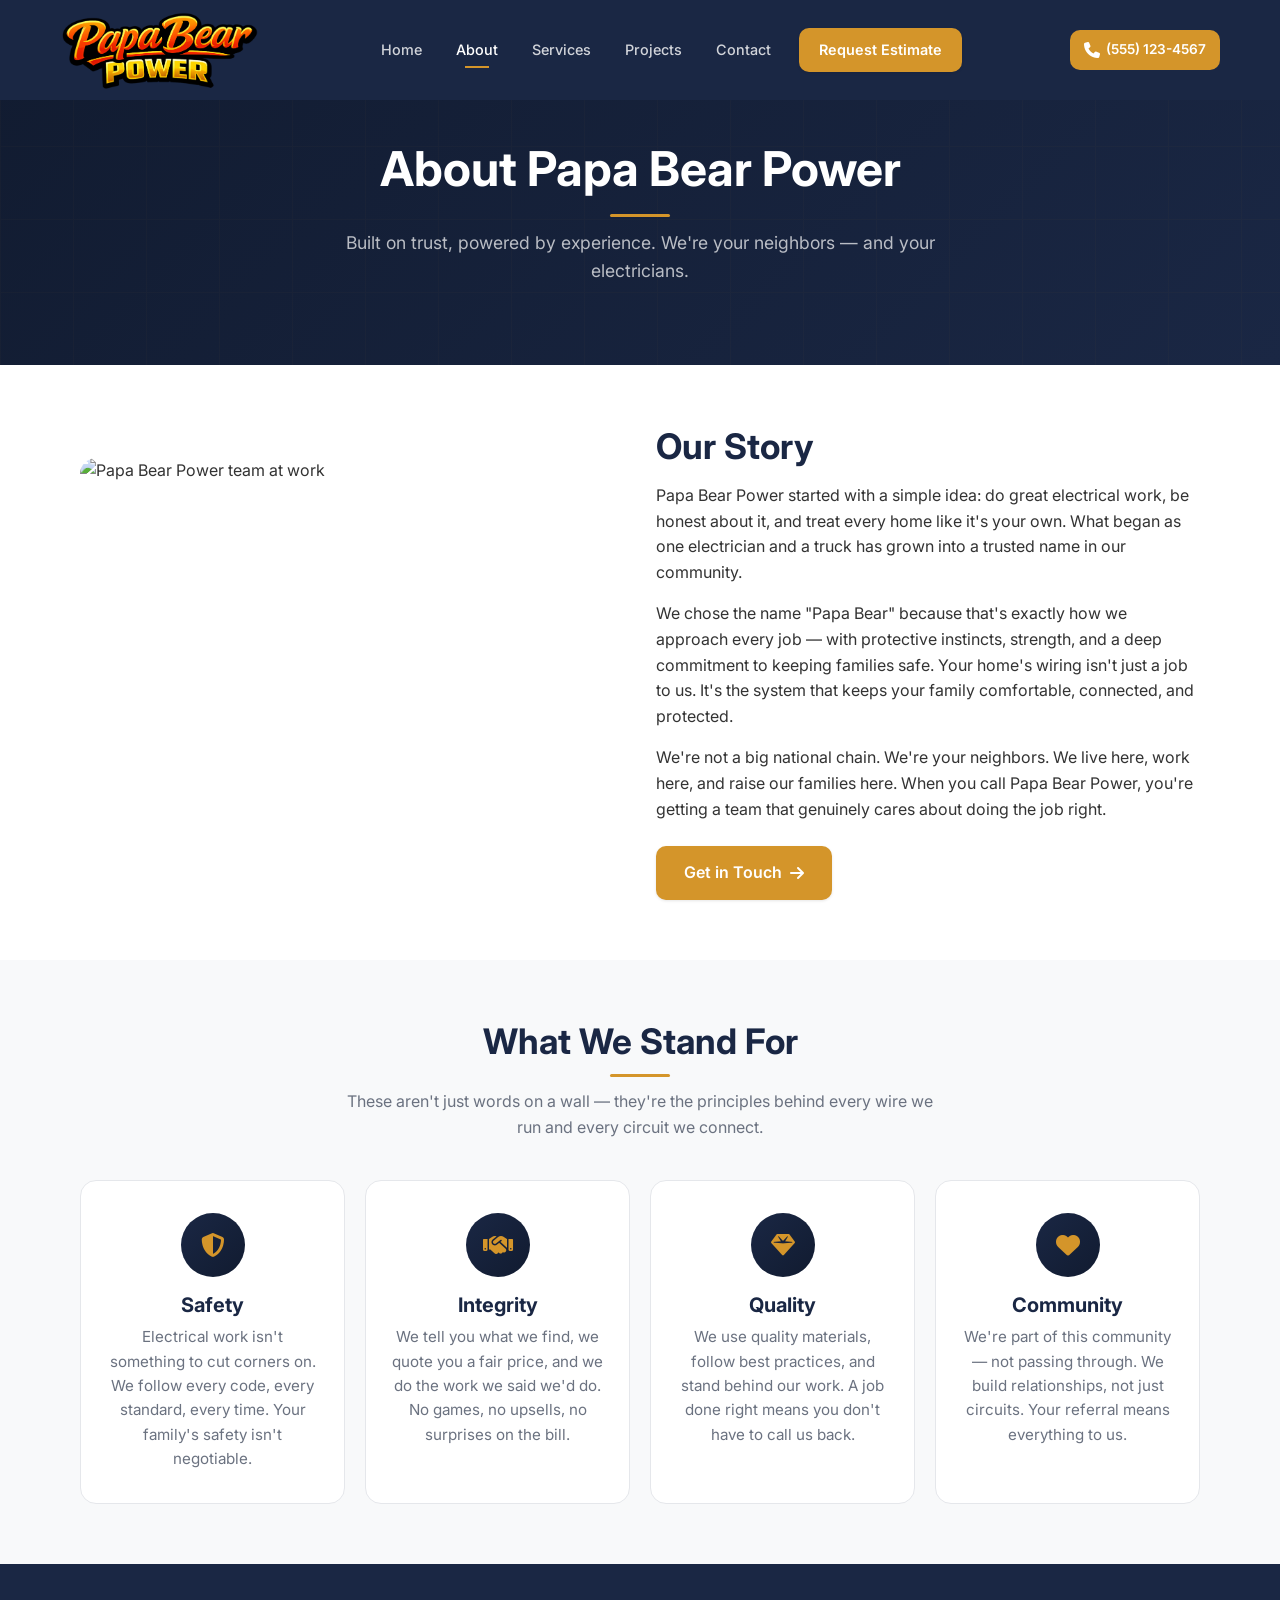
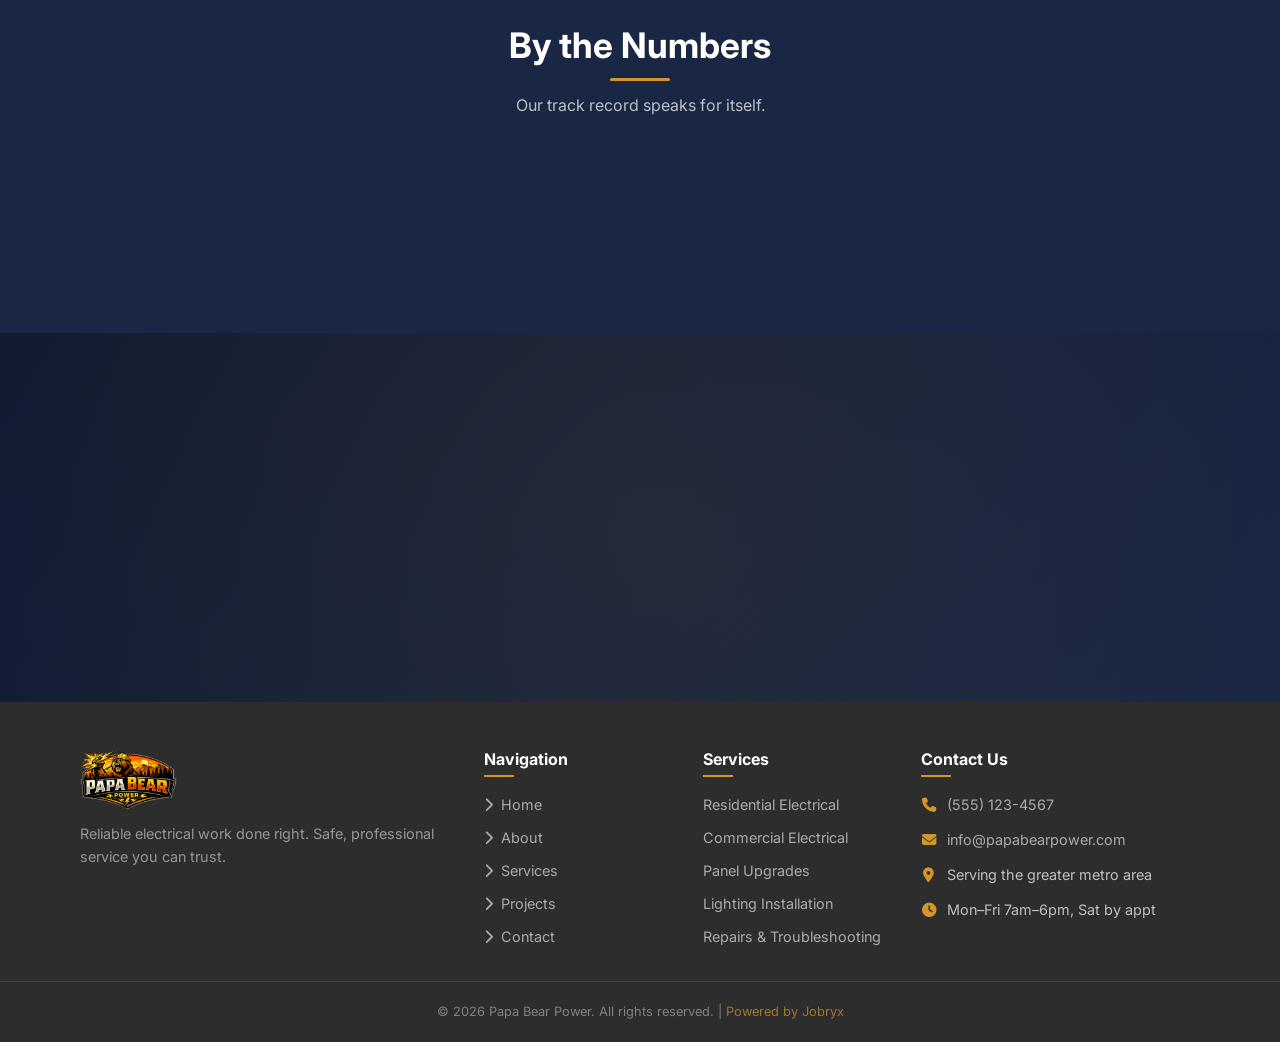
==== commit 20482e3c: "tweaks" ====
--- a/about.html
+++ b/about.html
@@ -18,7 +18,7 @@
   <header class="header">
     <div class="header__inner">
       <a href="index.html" class="header__logo">
-        <img src="logo2.png" alt="Papa Bear Power">
+        <img src="bug.png" alt="Papa Bear Power">
       </a>
       <nav class="nav-desktop">
         <a href="index.html" class="nav-desktop__link">Home</a>
--- a/css/styles.css
+++ b/css/styles.css
@@ -567,6 +567,7 @@
   max-width: 500px;
   aspect-ratio: 1;
   margin-bottom: -100px;
+  padding: 24px;
   z-index: 0;
   animation: fadeInDown 0.8s ease-out;
 }
